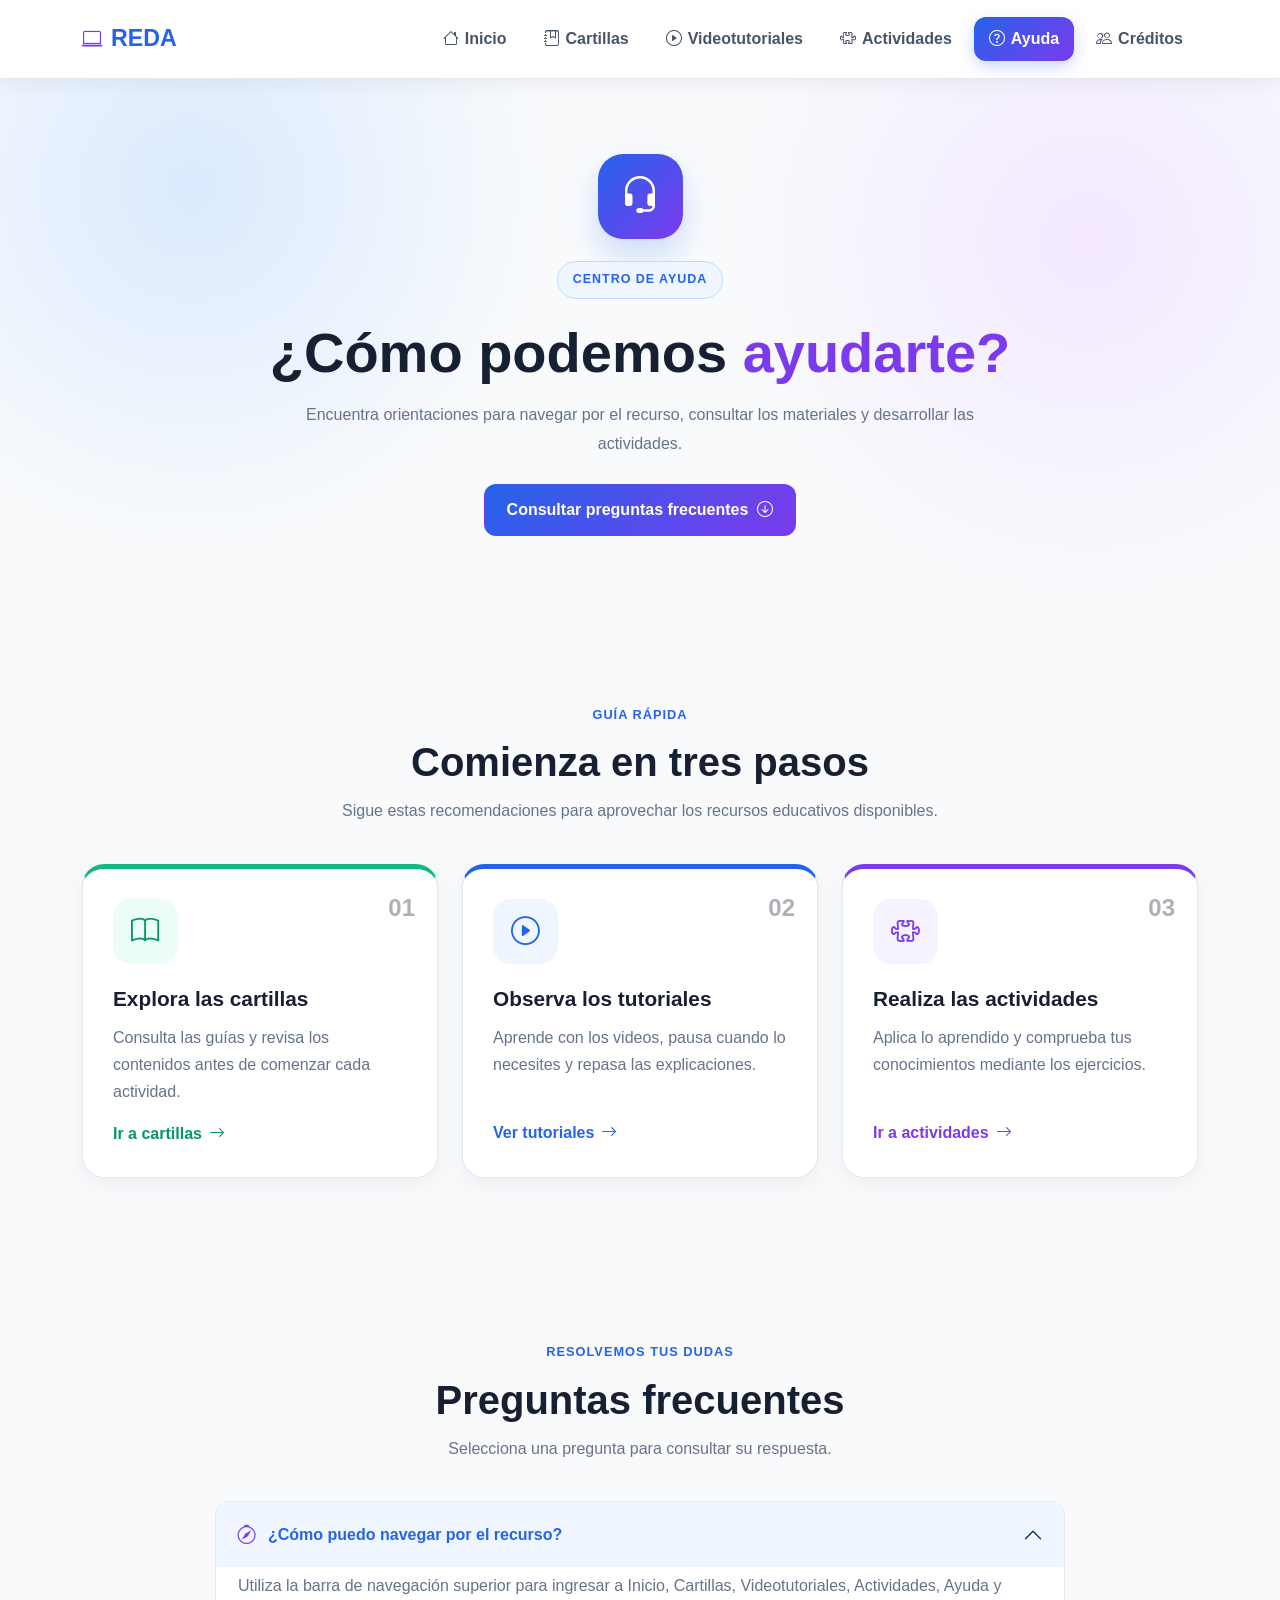
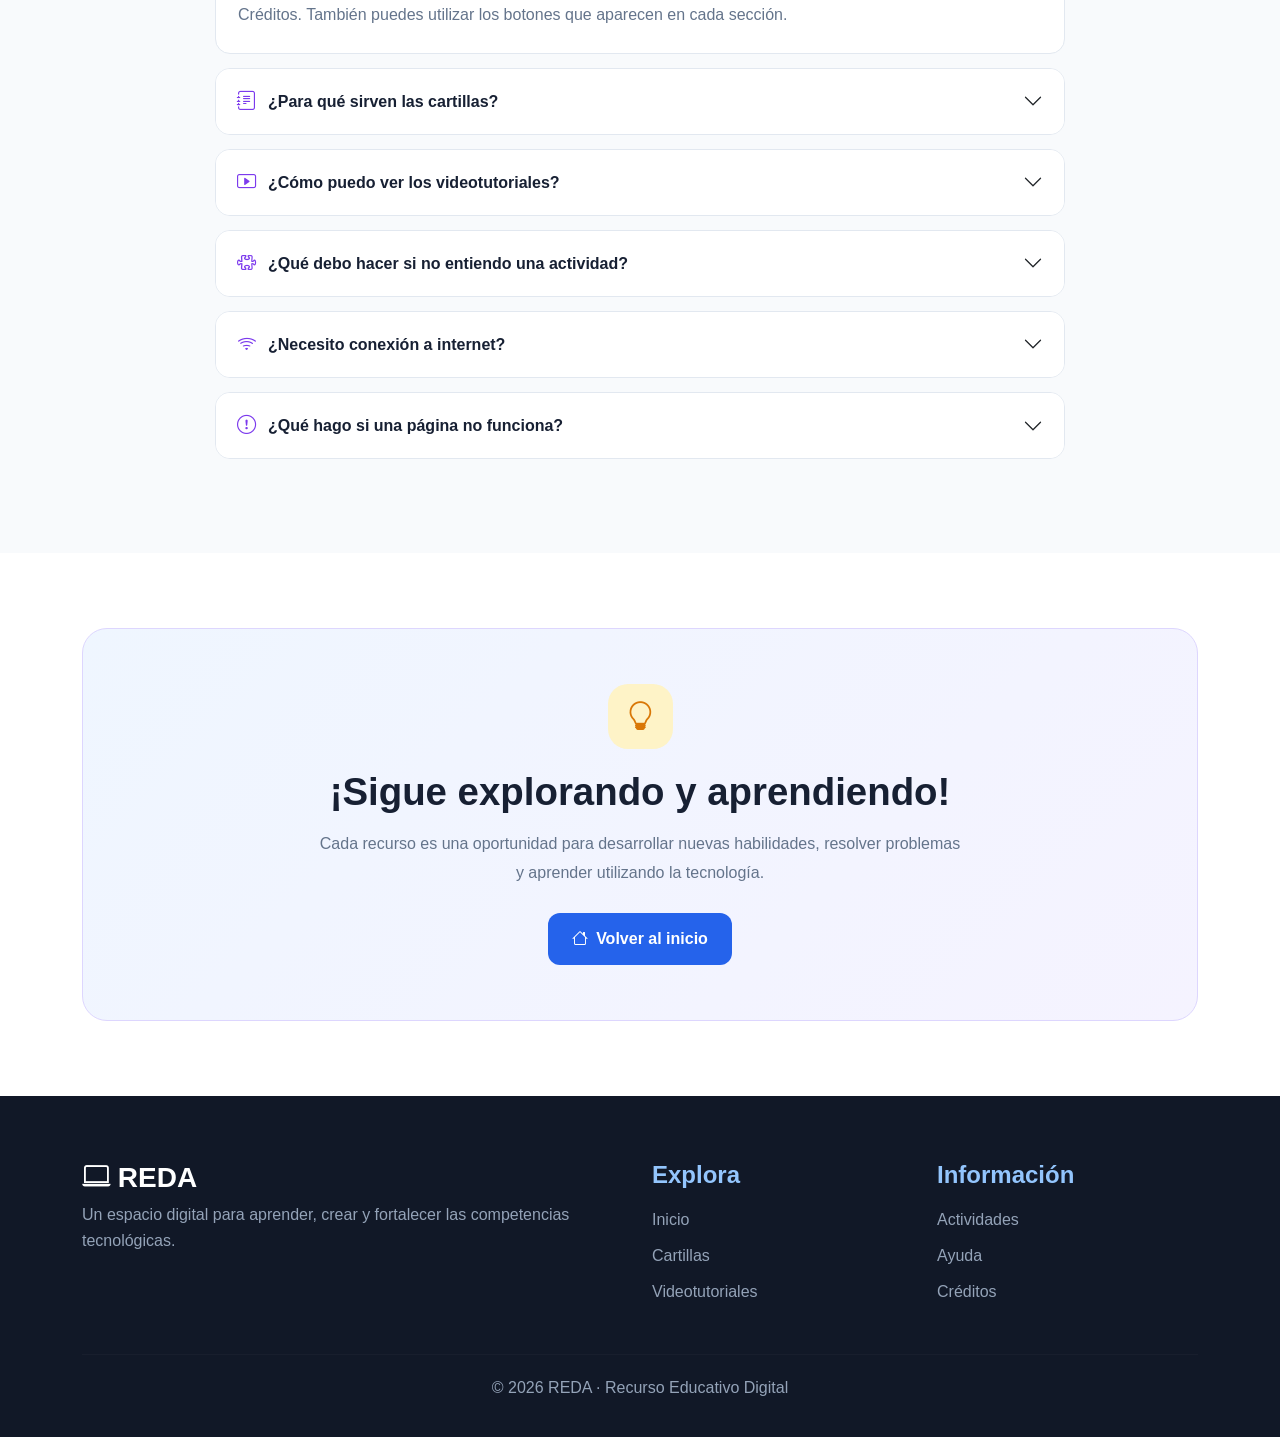
==== ayuda.html @ 4823d687 "seccion de ayuda y demas" ====
<!DOCTYPE html>
<html lang="es">
<head>
    <meta charset="UTF-8">
    <meta name="viewport" content="width=device-width, initial-scale=1.0">

    <title>Centro de ayuda | REDA</title>

    <link href="https://cdn.jsdelivr.net/npm/bootstrap@5.3.2/dist/css/bootstrap.min.css"
          rel="stylesheet">

    <link rel="stylesheet"
          href="https://cdn.jsdelivr.net/npm/bootstrap-icons@1.11.3/font/bootstrap-icons.min.css">

    <link rel="stylesheet" href="css/variables.css">
    <link rel="stylesheet" href="css/base.css">
    <link rel="stylesheet" href="css/layout.css">
    <link rel="stylesheet" href="css/components.css">
    <link rel="stylesheet" href="css/ayuda.css">
</head>

<body>

<header class="header-principal">
    <nav class="navbar navbar-expand-lg menu-principal">
        <div class="container">

            <a class="navbar-brand" href="index.html">
                <i class="bi bi-laptop"></i> REDA
            </a>

            <button class="navbar-toggler" type="button"
                    data-bs-toggle="collapse"
                    data-bs-target="#menuNavegacion"
                    aria-controls="menuNavegacion"
                    aria-expanded="false"
                    aria-label="Abrir menú">
                <span class="navbar-toggler-icon"></span>
            </button>

            <div class="collapse navbar-collapse" id="menuNavegacion">
                <ul class="navbar-nav ms-auto">

                    <li class="nav-item">
                        <a class="nav-link" href="index.html">
                            <i class="bi bi-house"></i> Inicio
                        </a>
                    </li>

                    <li class="nav-item">
                        <a class="nav-link" href="cartillas.html">
                            <i class="bi bi-journal-bookmark"></i> Cartillas
                        </a>
                    </li>

                    <li class="nav-item">
                        <a class="nav-link" href="videotutoriales.html">
                            <i class="bi bi-play-circle"></i> Videotutoriales
                        </a>
                    </li>

                    <li class="nav-item">
                        <a class="nav-link" href="actividades.html">
                            <i class="bi bi-puzzle"></i> Actividades
                        </a>
                    </li>

                    <li class="nav-item">
                        <a class="nav-link activo" href="ayuda.html">
                            <i class="bi bi-question-circle"></i> Ayuda
                        </a>
                    </li>

                    <li class="nav-item">
                        <a class="nav-link" href="creditos.html">
                            <i class="bi bi-people"></i> Créditos
                        </a>
                    </li>

                </ul>
            </div>
        </div>
    </nav>
</header>


<main>

    <!-- PORTADA DE AYUDA -->
    <section class="ayuda-hero">
        <div class="container">

            <div class="ayuda-icono-principal">
                <i class="bi bi-headset"></i>
            </div>

            <span class="etiqueta">CENTRO DE AYUDA</span>

            <h1>¿Cómo podemos <span>ayudarte?</span></h1>

            <p>
                Encuentra orientaciones para navegar por el recurso,
                consultar los materiales y desarrollar las actividades.
            </p>

            <a href="#preguntas" class="btn btn-ayuda">
                Consultar preguntas frecuentes
                <i class="bi bi-arrow-down-circle"></i>
            </a>

        </div>
    </section>


    <!-- GUÍA RÁPIDA -->
    <section class="guia-rapida">
        <div class="container">

            <div class="encabezado-ayuda">
                <span>GUÍA RÁPIDA</span>
                <h2>Comienza en tres pasos</h2>
                <p>
                    Sigue estas recomendaciones para aprovechar
                    los recursos educativos disponibles.
                </p>
            </div>

            <div class="row g-4">

                <div class="col-md-4">
                    <article class="paso-ayuda paso-verde">

                        <div class="numero-paso">01</div>

                        <div class="icono-paso">
                            <i class="bi bi-book"></i>
                        </div>

                        <h3>Explora las cartillas</h3>

                        <p>
                            Consulta las guías y revisa los contenidos
                            antes de comenzar cada actividad.
                        </p>

                        <a href="cartillas.html">
                            Ir a cartillas <i class="bi bi-arrow-right"></i>
                        </a>

                    </article>
                </div>


                <div class="col-md-4">
                    <article class="paso-ayuda paso-azul">

                        <div class="numero-paso">02</div>

                        <div class="icono-paso">
                            <i class="bi bi-play-circle"></i>
                        </div>

                        <h3>Observa los tutoriales</h3>

                        <p>
                            Aprende con los videos, pausa cuando lo
                            necesites y repasa las explicaciones.
                        </p>

                        <a href="videotutoriales.html">
                            Ver tutoriales <i class="bi bi-arrow-right"></i>
                        </a>

                    </article>
                </div>


                <div class="col-md-4">
                    <article class="paso-ayuda paso-morado">

                        <div class="numero-paso">03</div>

                        <div class="icono-paso">
                            <i class="bi bi-puzzle"></i>
                        </div>

                        <h3>Realiza las actividades</h3>

                        <p>
                            Aplica lo aprendido y comprueba tus
                            conocimientos mediante los ejercicios.
                        </p>

                        <a href="actividades.html">
                            Ir a actividades <i class="bi bi-arrow-right"></i>
                        </a>

                    </article>
                </div>

            </div>
        </div>
    </section>


    <!-- PREGUNTAS FRECUENTES -->
    <section class="preguntas-ayuda" id="preguntas">
        <div class="container">

            <div class="encabezado-ayuda">
                <span>RESOLVEMOS TUS DUDAS</span>
                <h2>Preguntas frecuentes</h2>
                <p>
                    Selecciona una pregunta para consultar su respuesta.
                </p>
            </div>

            <div class="accordion acordeon-ayuda" id="preguntasFrecuentes">

                <!-- PREGUNTA 1 -->
                <div class="accordion-item">
                    <h3 class="accordion-header">
                        <button class="accordion-button"
                                type="button"
                                data-bs-toggle="collapse"
                                data-bs-target="#respuesta1"
                                aria-expanded="true"
                                aria-controls="respuesta1">
                            <i class="bi bi-compass"></i>
                            ¿Cómo puedo navegar por el recurso?
                        </button>
                    </h3>

                    <div id="respuesta1"
                         class="accordion-collapse collapse show"
                         data-bs-parent="#preguntasFrecuentes">

                        <div class="accordion-body">
                            Utiliza la barra de navegación superior para
                            ingresar a Inicio, Cartillas, Videotutoriales,
                            Actividades, Ayuda y Créditos. También puedes
                            utilizar los botones que aparecen en cada sección.
                        </div>
                    </div>
                </div>


                <!-- PREGUNTA 2 -->
                <div class="accordion-item">
                    <h3 class="accordion-header">
                        <button class="accordion-button collapsed"
                                type="button"
                                data-bs-toggle="collapse"
                                data-bs-target="#respuesta2"
                                aria-expanded="false"
                                aria-controls="respuesta2">
                            <i class="bi bi-journal-text"></i>
                            ¿Para qué sirven las cartillas?
                        </button>
                    </h3>

                    <div id="respuesta2"
                         class="accordion-collapse collapse"
                         data-bs-parent="#preguntasFrecuentes">

                        <div class="accordion-body">
                            Las cartillas contienen explicaciones, conceptos,
                            instrucciones y actividades que te ayudan a
                            comprender los temas del proyecto. Léelas
                            siguiendo el orden propuesto.
                        </div>
                    </div>
                </div>


                <!-- PREGUNTA 3 -->
                <div class="accordion-item">
                    <h3 class="accordion-header">
                        <button class="accordion-button collapsed"
                                type="button"
                                data-bs-toggle="collapse"
                                data-bs-target="#respuesta3"
                                aria-expanded="false"
                                aria-controls="respuesta3">
                            <i class="bi bi-play-btn"></i>
                            ¿Cómo puedo ver los videotutoriales?
                        </button>
                    </h3>

                    <div id="respuesta3"
                         class="accordion-collapse collapse"
                         data-bs-parent="#preguntasFrecuentes">

                        <div class="accordion-body">
                            Entra en la sección Videotutoriales y selecciona
                            el video que quieras consultar. Si no se reproduce,
                            comprueba tu conexión a internet y vuelve a intentarlo.
                        </div>
                    </div>
                </div>


                <!-- PREGUNTA 4 -->
                <div class="accordion-item">
                    <h3 class="accordion-header">
                        <button class="accordion-button collapsed"
                                type="button"
                                data-bs-toggle="collapse"
                                data-bs-target="#respuesta4"
                                aria-expanded="false"
                                aria-controls="respuesta4">
                            <i class="bi bi-puzzle"></i>
                            ¿Qué debo hacer si no entiendo una actividad?
                        </button>
                    </h3>

                    <div id="respuesta4"
                         class="accordion-collapse collapse"
                         data-bs-parent="#preguntasFrecuentes">

                        <div class="accordion-body">
                            Revisa nuevamente la cartilla relacionada,
                            consulta el videotutorial correspondiente
                            y lee con atención las instrucciones.
                            Si la duda continúa, solicita orientación al docente.
                        </div>
                    </div>
                </div>


                <!-- PREGUNTA 5 -->
                <div class="accordion-item">
                    <h3 class="accordion-header">
                        <button class="accordion-button collapsed"
                                type="button"
                                data-bs-toggle="collapse"
                                data-bs-target="#respuesta5"
                                aria-expanded="false"
                                aria-controls="respuesta5">
                            <i class="bi bi-wifi"></i>
                            ¿Necesito conexión a internet?
                        </button>
                    </h3>

                    <div id="respuesta5"
                         class="accordion-collapse collapse"
                         data-bs-parent="#preguntasFrecuentes">

                        <div class="accordion-body">
                            La navegación por páginas alojadas en internet
                            y la reproducción de videos en línea requieren
                            conexión. Los materiales descargables pueden
                            consultarse sin conexión si ya están guardados
                            en tu dispositivo.
                        </div>
                    </div>
                </div>


                <!-- PREGUNTA 6 -->
                <div class="accordion-item">
                    <h3 class="accordion-header">
                        <button class="accordion-button collapsed"
                                type="button"
                                data-bs-toggle="collapse"
                                data-bs-target="#respuesta6"
                                aria-expanded="false"
                                aria-controls="respuesta6">
                            <i class="bi bi-exclamation-circle"></i>
                            ¿Qué hago si una página no funciona?
                        </button>
                    </h3>

                    <div id="respuesta6"
                         class="accordion-collapse collapse"
                         data-bs-parent="#preguntasFrecuentes">

                        <div class="accordion-body">
                            Verifica tu conexión, actualiza la página
                            y comprueba que el enlace sea correcto.
                            Si el problema continúa, informa al docente
                            o a la persona encargada del recurso.
                        </div>
                    </div>
                </div>

            </div>
        </div>
    </section>


    <!-- MENSAJE FINAL -->
    <section class="ayuda-final">
        <div class="container">
            <div class="ayuda-final-tarjeta">

                <div class="ayuda-final-icono">
                    <i class="bi bi-lightbulb"></i>
                </div>

                <h2>¡Sigue explorando y aprendiendo!</h2>

                <p>
                    Cada recurso es una oportunidad para desarrollar
                    nuevas habilidades, resolver problemas y aprender
                    utilizando la tecnología.
                </p>

                <a href="index.html" class="btn btn-volver">
                    <i class="bi bi-house"></i>
                    Volver al inicio
                </a>

            </div>
        </div>
    </section>

</main>


<footer class="footer">
    <div class="container">

        <div class="row g-4">

            <div class="col-md-6">
                <h3><i class="bi bi-laptop"></i> REDA</h3>
                <p>
                    Un espacio digital para aprender, crear
                    y fortalecer las competencias tecnológicas.
                </p>
            </div>

            <div class="col-md-3">
                <h4>Explora</h4>
                <a href="index.html">Inicio</a>
                <a href="cartillas.html">Cartillas</a>
                <a href="videotutoriales.html">Videotutoriales</a>
            </div>

            <div class="col-md-3">
                <h4>Información</h4>
                <a href="actividades.html">Actividades</a>
                <a href="ayuda.html">Ayuda</a>
                <a href="creditos.html">Créditos</a>
            </div>

        </div>

        <hr>

        <div class="footer-bottom">
            <p>© <span id="anio"></span> REDA · Recurso Educativo Digital</p>
        </div>

    </div>
</footer>


<script src="https://cdn.jsdelivr.net/npm/bootstrap@5.3.2/dist/js/bootstrap.bundle.min.js"></script>

<script>
    document.getElementById("anio").textContent =
        new Date().getFullYear();
</script>

</body>
</html>
---- css/variables.css ----
:root {

    /* COLORES PRINCIPALES */

    --azul: #2563eb;
    --azul-oscuro: #1d4ed8;
    --azul-claro: #eff6ff;

    --morado: #7c3aed;
    --morado-claro: #f5f3ff;

    --turquesa: #0891b2;
    --turquesa-claro: #ecfeff;

    --verde: #10b981;
    --verde-oscuro: #059669;
    --verde-claro: #ecfdf5;

    --naranja: #f59e0b;
    --naranja-claro: #fffbeb;

    --rosa: #ec4899;
    --rosa-claro: #fdf2f8;


    /* TEXTO */

    --texto: #172033;
    --texto-secundario: #64748b;


    /* FONDOS */

    --blanco: #ffffff;
    --fondo: #f8fafc;
    --fondo-azul: #f1f5ff;


    /* BORDES */

    --borde: #e2e8f0;


    /* SOMBRAS */

    --sombra:
        0 10px 30px rgba(15, 23, 42, 0.08);

    --sombra-hover:
        0 18px 40px rgba(15, 23, 42, 0.13);


    /* BORDES */

    --radio: 18px;
}
---- css/base.css ----
* {
    margin: 0;
    padding: 0;
    box-sizing: border-box;
}

html {
    scroll-behavior: smooth;
}

body {
    font-family: Arial, Helvetica, sans-serif;
    color: var(--color-texto);
    background: var(--color-fondo);
    line-height: 1.6;
}

a {
    text-decoration: none;
}

p {
    color: var(--color-texto-suave);
}

h1,
h2,
h3,
h4 {
    font-weight: 700;
}
---- css/layout.css ----
/* =====================================
   GENERAL
===================================== */

* {
    box-sizing: border-box;
}

html {
    scroll-behavior: smooth;
}

body {
    margin: 0;
    font-family: "Segoe UI", Arial, sans-serif;
    color: var(--texto);
    background: var(--fondo);
}

a {
    text-decoration: none;
}


/* =====================================
   BARRA DE NAVEGACIÓN
===================================== */

.header-principal {

    position: sticky;
    top: 0;

    z-index: 1000;

    background: rgba(255,255,255,0.94);

    backdrop-filter: blur(12px);

    border-bottom: 1px solid var(--borde);

    box-shadow:
        0 4px 20px rgba(15,23,42,0.06);
}


.menu-principal {

    min-height: 78px;
}


/* LOGO */

.navbar-brand {

    display: flex;

    align-items: center;

    gap: 8px;

    font-size: 1.45rem;

    font-weight: 800;

    color: var(--azul) !important;
}

.navbar-brand i {

    font-size: 1.3rem;

    color: var(--morado);
}


/* MENU */

.navbar-nav {

    gap: 7px;
}

.nav-link {

    display: flex !important;

    align-items: center;

    gap: 6px;

    padding: 9px 15px !important;

    border-radius: 12px;

    color: #475569 !important;

    font-weight: 600;

    transition: all 0.25s ease;
}

.nav-link:hover {

    color: var(--azul) !important;

    background: var(--azul-claro);

    transform: translateY(-2px);
}


/* INICIO ACTIVO */

.nav-link.activo {

    color: white !important;

    background:
        linear-gradient(
            135deg,
            var(--azul),
            var(--morado)
        );

    box-shadow:
        0 5px 15px rgba(37,99,235,0.25);
}

.nav-link.activo:hover {

    color: white !important;

    background:
        linear-gradient(
            135deg,
            var(--azul-oscuro),
            var(--morado)
        );
}


/* =====================================
   HERO
===================================== */

.hero {

    position: relative;

    overflow: hidden;

    min-height: 600px;

    display: flex;

    align-items: center;

    padding: 90px 0;

    background:

        radial-gradient(
            circle at 10% 20%,
            #dbeafe,
            transparent 28%
        ),

        radial-gradient(
            circle at 90% 20%,
            #ede9fe,
            transparent 28%
        ),

        linear-gradient(
            135deg,
            #f8fbff,
            #ffffff
        );
}


/* decoración */

.hero::before {

    content: "";

    position: absolute;

    width: 280px;

    height: 280px;

    border-radius: 50%;

    background:
        rgba(124,58,237,0.07);

    right: -120px;

    top: 80px;
}

.hero::after {

    content: "";

    position: absolute;

    width: 180px;

    height: 180px;

    border-radius: 50%;

    background:
        rgba(8,145,178,0.08);

    left: -80px;

    bottom: 20px;
}


/* TITULO */

.hero h1 {

    position: relative;

    z-index: 2;

    font-size:
        clamp(
            2.5rem,
            5vw,
            4.2rem
        );

    line-height: 1.08;

    font-weight: 800;

    margin: 20px 0;
}

.hero h1 span {

    background:

        linear-gradient(
            90deg,
            var(--azul),
            var(--morado)
        );

    -webkit-background-clip: text;

    -webkit-text-fill-color: transparent;
}


.hero-texto {

    max-width: 680px;

    color: var(--texto-secundario);

    font-size: 1.12rem;

    line-height: 1.8;

    margin-bottom: 32px;
}


/* ETIQUETA */

.etiqueta {

    display: inline-block;

    padding: 8px 15px;

    border-radius: 50px;

    background: var(--azul-claro);

    color: var(--azul);

    border: 1px solid #bfdbfe;

    font-size: 0.78rem;

    font-weight: 800;

    letter-spacing: 1px;
}


/* =====================================
   BOTONES HERO
===================================== */

.hero-botones {

    display: flex;

    gap: 14px;

    flex-wrap: wrap;
}


/* =====================================
   ILUSTRACIÓN
===================================== */

.hero-ilustracion {

    height: 390px;

    position: relative;

    display: flex;

    justify-content: center;

    align-items: center;
}


.circulo-principal {

    width: 250px;

    height: 250px;

    border-radius: 50%;

    display: flex;

    justify-content: center;

    align-items: center;

    color: white;

    font-size: 6.5rem;

    background:

        linear-gradient(
            135deg,
            var(--azul),
            var(--morado)
        );

    box-shadow:

        0 25px 60px
        rgba(37,99,235,0.28);
}


/* ICONOS FLOTANTES */

.icono-flotante {

    position: absolute;

    width: 68px;

    height: 68px;

    border-radius: 18px;

    display: flex;

    justify-content: center;

    align-items: center;

    font-size: 1.7rem;

    background: white;

    box-shadow: var(--sombra);

    animation: flotar 4s ease-in-out infinite;
}


.icono-1 {

    top: 40px;

    left: 10%;

    color: var(--naranja);

    background: var(--naranja-claro);
}

.icono-2 {

    right: 5%;

    top: 110px;

    color: var(--turquesa);

    background: var(--turquesa-claro);
}

.icono-3 {

    bottom: 25px;

    left: 18%;

    color: var(--morado);

    background: var(--morado-claro);
}


@keyframes flotar {

    0% {
        transform: translateY(0);
    }

    50% {
        transform: translateY(-10px);
    }

    100% {
        transform: translateY(0);
    }
}


/* =====================================
   RECURSOS
===================================== */

.recursos {

    padding: 100px 0;

    background: white;
}


.titulo-seccion {

    max-width: 700px;

    margin:
        0 auto 55px;

    text-align: center;
}


.titulo-seccion span {

    color: var(--azul);

    font-size: 0.8rem;

    font-weight: 800;

    letter-spacing: 1px;
}


.titulo-seccion h2 {

    margin: 12px 0;

    font-size: 2.6rem;

    font-weight: 800;
}


.titulo-seccion p {

    color: var(--texto-secundario);

    font-size: 1.05rem;
}


/* =====================================
   PRESENTACIÓN DEL PROYECTO
===================================== */

.presentacion-proyecto {

    padding: 100px 0;

    background:

        linear-gradient(
            135deg,
            #f8fafc,
            #eff6ff
        );
}


.presentacion-proyecto h2 {

    font-size: 2.7rem;

    font-weight: 800;

    margin: 18px 0;
}


.presentacion-proyecto h2 span {

    color: var(--azul);
}


.presentacion-proyecto p {

    color: var(--texto-secundario);

    line-height: 1.8;
}


/* =====================================
   INFORMACIÓN PROYECTO
===================================== */

.info-proyecto {

    padding: 30px;

    background: white;

    border-radius: 22px;

    border: 1px solid var(--borde);

    box-shadow: var(--sombra);
}


.dato-proyecto {

    display: flex;

    gap: 17px;

    margin-bottom: 28px;
}


.dato-proyecto:last-child {

    margin-bottom: 0;
}


.dato-icono {

    flex-shrink: 0;

    width: 52px;

    height: 52px;

    border-radius: 15px;

    display: flex;

    align-items: center;

    justify-content: center;

    color: var(--azul);

    background: var(--azul-claro);
}


/* =====================================
   LLAMADO A LA ACCIÓN
===================================== */

.llamado-accion {

    padding: 90px 20px;

    color: white;

    background:

        linear-gradient(
            135deg,
            var(--azul),
            var(--morado)
        );
}


.llamado-accion h2 {

    font-size: 2.6rem;

    font-weight: 800;
}


.llamado-accion p {

    color: rgba(255,255,255,0.9);

    max-width: 650px;

    margin: 15px auto 30px;
}


/* =====================================
   FOOTER
===================================== */

.footer {

    padding: 65px 0 20px;

    color: white;

    background: #111827;
}


.footer h3 {

    color: white;

    font-weight: 800;
}


.footer h4 {

    color: #93c5fd;

    margin-bottom: 18px;
}


.footer p,
.footer a {

    color: #94a3b8;
}


.footer a {

    display: block;

    margin-bottom: 10px;

    transition: 0.25s;
}


.footer a:hover {

    color: white;

    transform: translateX(4px);
}


.footer hr {

    border-color:
        rgba(255,255,255,0.1);

    margin: 40px 0 20px;
}


.footer-bottom {

    text-align: center;
}


/* =====================================
   RESPONSIVE
===================================== */

@media (max-width: 991px) {

    .navbar-nav {

        padding-top: 15px;
    }

    .nav-link {

        margin-bottom: 4px;
    }

    .hero {

        text-align: center;
    }

    .hero-texto {

        margin-left: auto;

        margin-right: auto;
    }

    .hero-botones {

        justify-content: center;
    }

    .hero-ilustracion {

        margin-top: 40px;
    }
}


@media (max-width: 576px) {

    .hero {

        padding: 65px 0;
    }

    .hero-ilustracion {

        height: 300px;
    }

    .circulo-principal {

        width: 190px;

        height: 190px;

        font-size: 5rem;
    }

    .icono-flotante {

        width: 55px;

        height: 55px;
    }

    .recursos,
    .presentacion-proyecto {

        padding: 70px 0;
    }
}
---- css/components.css ----
/* =====================================
   BOTÓN PRINCIPAL
===================================== */

.btn-principal {

    display: inline-flex;

    align-items: center;

    gap: 8px;

    padding: 13px 23px;

    border-radius: 12px;

    color: white;

    font-weight: 700;

    background:

        linear-gradient(
            135deg,
            var(--azul),
            var(--morado)
        );

    border: none;

    box-shadow:
        0 8px 20px
        rgba(37,99,235,0.22);

    transition: 0.3s;
}


.btn-principal:hover {

    color: white;

    transform:
        translateY(-3px);

    box-shadow:
        0 12px 25px
        rgba(37,99,235,0.3);
}


/* =====================================
   BOTÓN SECUNDARIO
===================================== */

.btn-secundario {

    display: inline-flex;

    align-items: center;

    gap: 8px;

    padding: 11px 23px;

    border-radius: 12px;

    color: var(--azul);

    font-weight: 700;

    background: white;

    border: 2px solid #bfdbfe;

    transition: 0.3s;
}


.btn-secundario:hover {

    color: white;

    background: var(--azul);

    border-color: var(--azul);

    transform:
        translateY(-3px);
}


/* =====================================
   TARJETAS DE RECURSOS
===================================== */

.tarjeta-recurso {

    position: relative;

    height: 100%;

    padding: 30px;

    border-radius: 20px;

    background: white;

    border: 1px solid var(--borde);

    box-shadow:
        0 7px 25px
        rgba(15,23,42,0.06);

    transition:
        transform 0.3s ease,
        box-shadow 0.3s ease,
        border-color 0.3s ease;

    overflow: hidden;
}


/* línea superior */

.tarjeta-recurso::before {

    content: "";

    position: absolute;

    top: 0;

    left: 0;

    right: 0;

    height: 5px;

    background: var(--azul);
}


.tarjeta-recurso:hover {

    transform:
        translateY(-8px);

    box-shadow: var(--sombra-hover);
}


/* =====================================
   ICONO
===================================== */

.icono-recurso {

    width: 65px;

    height: 65px;

    display: flex;

    justify-content: center;

    align-items: center;

    border-radius: 18px;

    font-size: 1.8rem;

    margin-bottom: 20px;
}


/* =====================================
   CARTILLAS
===================================== */

.tarjeta-recurso:nth-child(1) {

    border-color:
        #bbf7d0;
}


.tarjeta-recurso:nth-child(1)::before {

    background:
        linear-gradient(
            90deg,
            var(--verde),
            var(--turquesa)
        );
}


.tarjeta-recurso:nth-child(1)
.icono-recurso {

    color: var(--verde-oscuro);

    background: var(--verde-claro);
}


.tarjeta-recurso:nth-child(1) a {

    color: var(--verde-oscuro);
}


/* =====================================
   VIDEOTUTORIALES
===================================== */

.tarjeta-recurso:nth-child(2) {

    border-color:
        #bfdbfe;
}


.tarjeta-recurso:nth-child(2)::before {

    background: var(--azul);
}


.tarjeta-recurso:nth-child(2)
.icono-recurso {

    color: var(--azul);

    background: var(--azul-claro);
}


.tarjeta-recurso:nth-child(2) a {

    color: var(--azul);
}


/* =====================================
   ACTIVIDADES
===================================== */

.tarjeta-recurso:nth-child(3) {

    border-color:
        #ddd6fe;
}


.tarjeta-recurso:nth-child(3)::before {

    background: var(--morado);
}


.tarjeta-recurso:nth-child(3)
.icono-recurso {

    color: var(--morado);

    background: var(--morado-claro);
}


.tarjeta-recurso:nth-child(3) a {

    color: var(--morado);
}


/* =====================================
   CRÉDITOS
===================================== */

.tarjeta-recurso:nth-child(4) {

    border-color:
        #fde68a;
}


.tarjeta-recurso:nth-child(4)::before {

    background: var(--naranja);
}


.tarjeta-recurso:nth-child(4)
.icono-recurso {

    color: #d97706;

    background: var(--naranja-claro);
}


.tarjeta-recurso:nth-child(4) a {

    color: #d97706;
}


/* =====================================
   TEXTO TARJETAS
===================================== */

.tarjeta-recurso h3 {

    font-size: 1.35rem;

    font-weight: 800;

    margin-bottom: 10px;
}


.tarjeta-recurso p {

    min-height: 75px;

    color: var(--texto-secundario);

    line-height: 1.65;
}


.tarjeta-recurso a {

    display: inline-flex;

    align-items: center;

    gap: 6px;

    font-weight: 700;

    transition: 0.25s;
}


.tarjeta-recurso a:hover {

    gap: 11px;
}


/* =====================================
   BOTÓN BLANCO CTA
===================================== */

.btn-blanco {

    display: inline-flex;

    align-items: center;

    gap: 8px;

    padding: 13px 26px;

    border-radius: 12px;

    color: var(--azul);

    background: white;

    font-weight: 700;

    transition: 0.3s;
}


.btn-blanco:hover {

    color: var(--morado);

    transform:
        translateY(-3px);

    box-shadow:
        0 10px 25px
        rgba(0,0,0,0.15);
}
---- css/ayuda.css ----
/* ===============================
   PORTADA DE AYUDA
================================ */

.ayuda-hero {
    padding: 75px 20px 85px;
    text-align: center;
    background:
        radial-gradient(circle at 15% 20%, #dbeafe, transparent 30%),
        radial-gradient(circle at 85% 30%, #f3e8ff, transparent 30%),
        #f8fafc;
}

.ayuda-icono-principal {
    width: 85px;
    height: 85px;
    margin: 0 auto 22px;
    display: flex;
    justify-content: center;
    align-items: center;
    border-radius: 25px;
    background: linear-gradient(135deg, #2563eb, #7c3aed);
    color: white;
    font-size: 2.5rem;
    box-shadow: 0 15px 30px rgba(37, 99, 235, .2);
}

.ayuda-hero h1 {
    margin: 20px 0 15px;
    font-size: clamp(2.2rem, 5vw, 3.5rem);
    font-weight: 800;
}

.ayuda-hero h1 span {
    color: #7c3aed;
}

.ayuda-hero p {
    max-width: 700px;
    margin: 0 auto 25px;
    color: var(--texto-secundario);
    line-height: 1.8;
}

.btn-ayuda {
    display: inline-flex;
    align-items: center;
    gap: 9px;
    padding: 13px 22px;
    border-radius: 12px;
    background: linear-gradient(135deg, #2563eb, #7c3aed);
    color: white;
    font-weight: 700;
    transition: .3s;
}

.btn-ayuda:hover {
    color: white;
    transform: translateY(-3px);
    box-shadow: var(--sombra-hover);
}


/* ===============================
   ENCABEZADOS
================================ */

.guia-rapida,
.preguntas-ayuda {
    padding: 80px 0;
}

.encabezado-ayuda {
    max-width: 700px;
    margin: 0 auto 40px;
    text-align: center;
}

.encabezado-ayuda > span {
    color: #2563eb;
    font-size: .8rem;
    font-weight: 800;
    letter-spacing: 1px;
}

.encabezado-ayuda h2 {
    margin: 12px 0;
    font-size: clamp(1.8rem, 4vw, 2.5rem);
    font-weight: 800;
}

.encabezado-ayuda p {
    color: var(--texto-secundario);
}


/* ===============================
   TARJETAS DE PASOS
================================ */

.paso-ayuda {
    position: relative;
    height: 100%;
    padding: 30px;
    border: 1px solid var(--borde);
    border-radius: 22px;
    background: white;
    box-shadow: 0 7px 25px rgba(15, 23, 42, .05);
    transition: .3s;
}

.paso-ayuda:hover {
    transform: translateY(-7px);
    box-shadow: var(--sombra-hover);
}

.numero-paso {
    position: absolute;
    top: 20px;
    right: 22px;
    font-size: 1.5rem;
    font-weight: 800;
    opacity: .35;
}

.icono-paso {
    width: 65px;
    height: 65px;
    margin-bottom: 23px;
    display: flex;
    justify-content: center;
    align-items: center;
    border-radius: 18px;
    font-size: 1.8rem;
}

.paso-ayuda h3 {
    font-size: 1.3rem;
    font-weight: 800;
    margin-bottom: 12px;
}

.paso-ayuda p {
    color: var(--texto-secundario);
    line-height: 1.7;
    min-height: 80px;
}

.paso-ayuda a {
    display: inline-flex;
    align-items: center;
    gap: 7px;
    font-weight: 700;
    transition: .2s;
}

.paso-ayuda a:hover {
    gap: 12px;
}

.paso-verde {
    border-top: 5px solid #10b981;
}

.paso-verde .icono-paso {
    background: #ecfdf5;
    color: #059669;
}

.paso-verde a {
    color: #059669;
}

.paso-azul {
    border-top: 5px solid #2563eb;
}

.paso-azul .icono-paso {
    background: #eff6ff;
    color: #2563eb;
}

.paso-azul a {
    color: #2563eb;
}

.paso-morado {
    border-top: 5px solid #7c3aed;
}

.paso-morado .icono-paso {
    background: #f5f3ff;
    color: #7c3aed;
}

.paso-morado a {
    color: #7c3aed;
}


/* ===============================
   PREGUNTAS FRECUENTES
================================ */

.preguntas-ayuda {
    background: #f8fafc;
}

.acordeon-ayuda {
    max-width: 850px;
    margin: auto;
}

.acordeon-ayuda .accordion-item {
    margin-bottom: 14px;
    overflow: hidden;
    border: 1px solid #e2e8f0;
    border-radius: 15px !important;
    background: white;
}

.acordeon-ayuda .accordion-button {
    display: flex;
    gap: 12px;
    padding: 21px;
    color: #172033;
    background: white;
    font-weight: 700;
    box-shadow: none;
}

.acordeon-ayuda .accordion-button i {
    color: #7c3aed;
    font-size: 1.2rem;
}

.acordeon-ayuda .accordion-button:not(.collapsed) {
    color: #2563eb;
    background: #eff6ff;
}

.acordeon-ayuda .accordion-button::after {
    flex-shrink: 0;
}

.acordeon-ayuda .accordion-body {
    padding: 5px 22px 23px;
    color: var(--texto-secundario);
    line-height: 1.8;
}


/* ===============================
   MENSAJE FINAL
================================ */

.ayuda-final {
    padding: 75px 0;
    background: white;
}

.ayuda-final-tarjeta {
    padding: 55px 25px;
    text-align: center;
    border: 1px solid #ddd6fe;
    border-radius: 25px;
    background: linear-gradient(135deg, #eff6ff, #f5f3ff);
}

.ayuda-final-icono {
    width: 65px;
    height: 65px;
    display: flex;
    align-items: center;
    justify-content: center;
    margin: 0 auto 20px;
    border-radius: 20px;
    background: #fef3c7;
    color: #d97706;
    font-size: 1.8rem;
}

.ayuda-final-tarjeta h2 {
    font-weight: 800;
    font-size: clamp(1.7rem, 4vw, 2.4rem);
}

.ayuda-final-tarjeta p {
    max-width: 650px;
    margin: 15px auto 25px;
    color: var(--texto-secundario);
    line-height: 1.8;
}

.btn-volver {
    display: inline-flex;
    align-items: center;
    gap: 8px;
    padding: 13px 23px;
    border-radius: 12px;
    background: #2563eb;
    color: white;
    font-weight: 700;
    transition: .3s;
}

.btn-volver:hover {
    color: white;
    background: #1d4ed8;
    transform: translateY(-3px);
}


/* ===============================
   RESPONSIVE
================================ */

@media (max-width: 576px) {
    .ayuda-hero {
        padding: 55px 15px;
    }

    .guia-rapida,
    .preguntas-ayuda,
    .ayuda-final {
        padding: 55px 0;
    }

    .paso-ayuda p {
        min-height: auto;
    }

    .ayuda-final-tarjeta {
        padding: 40px 20px;
    }
}
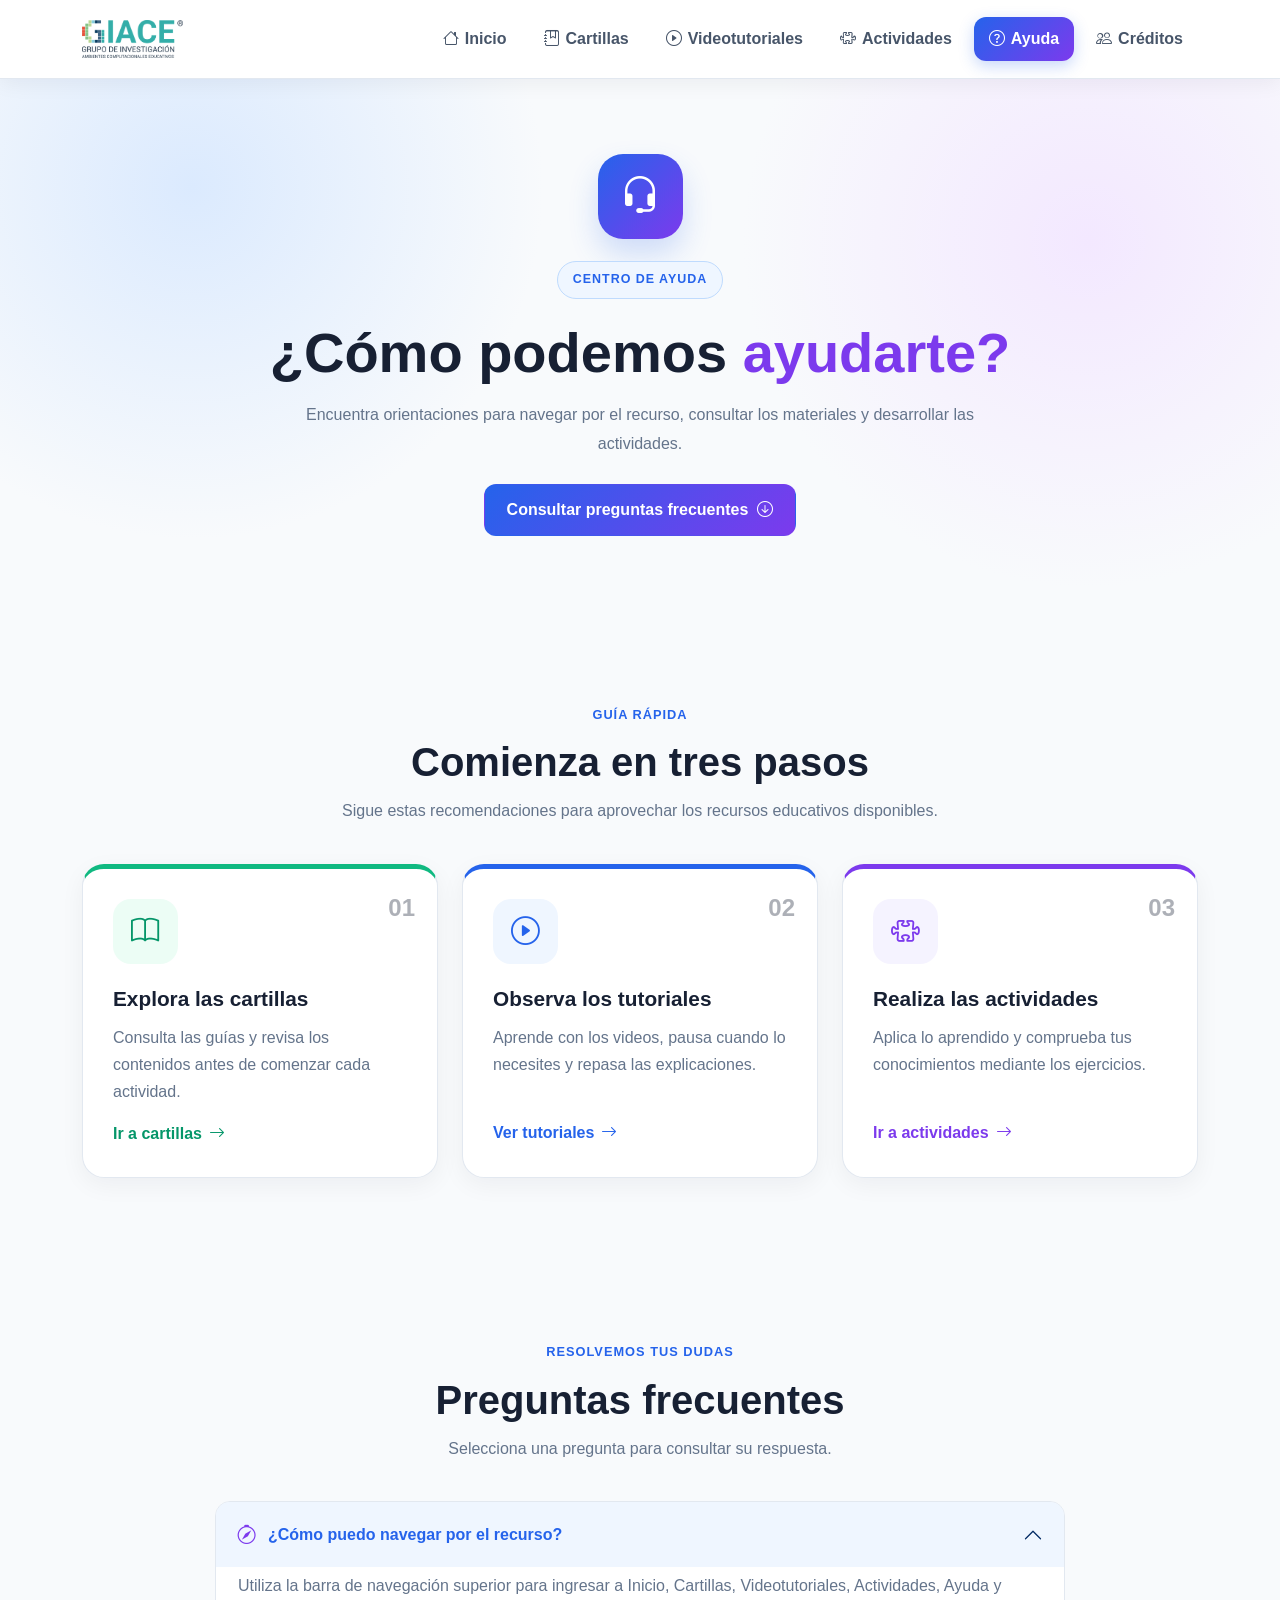
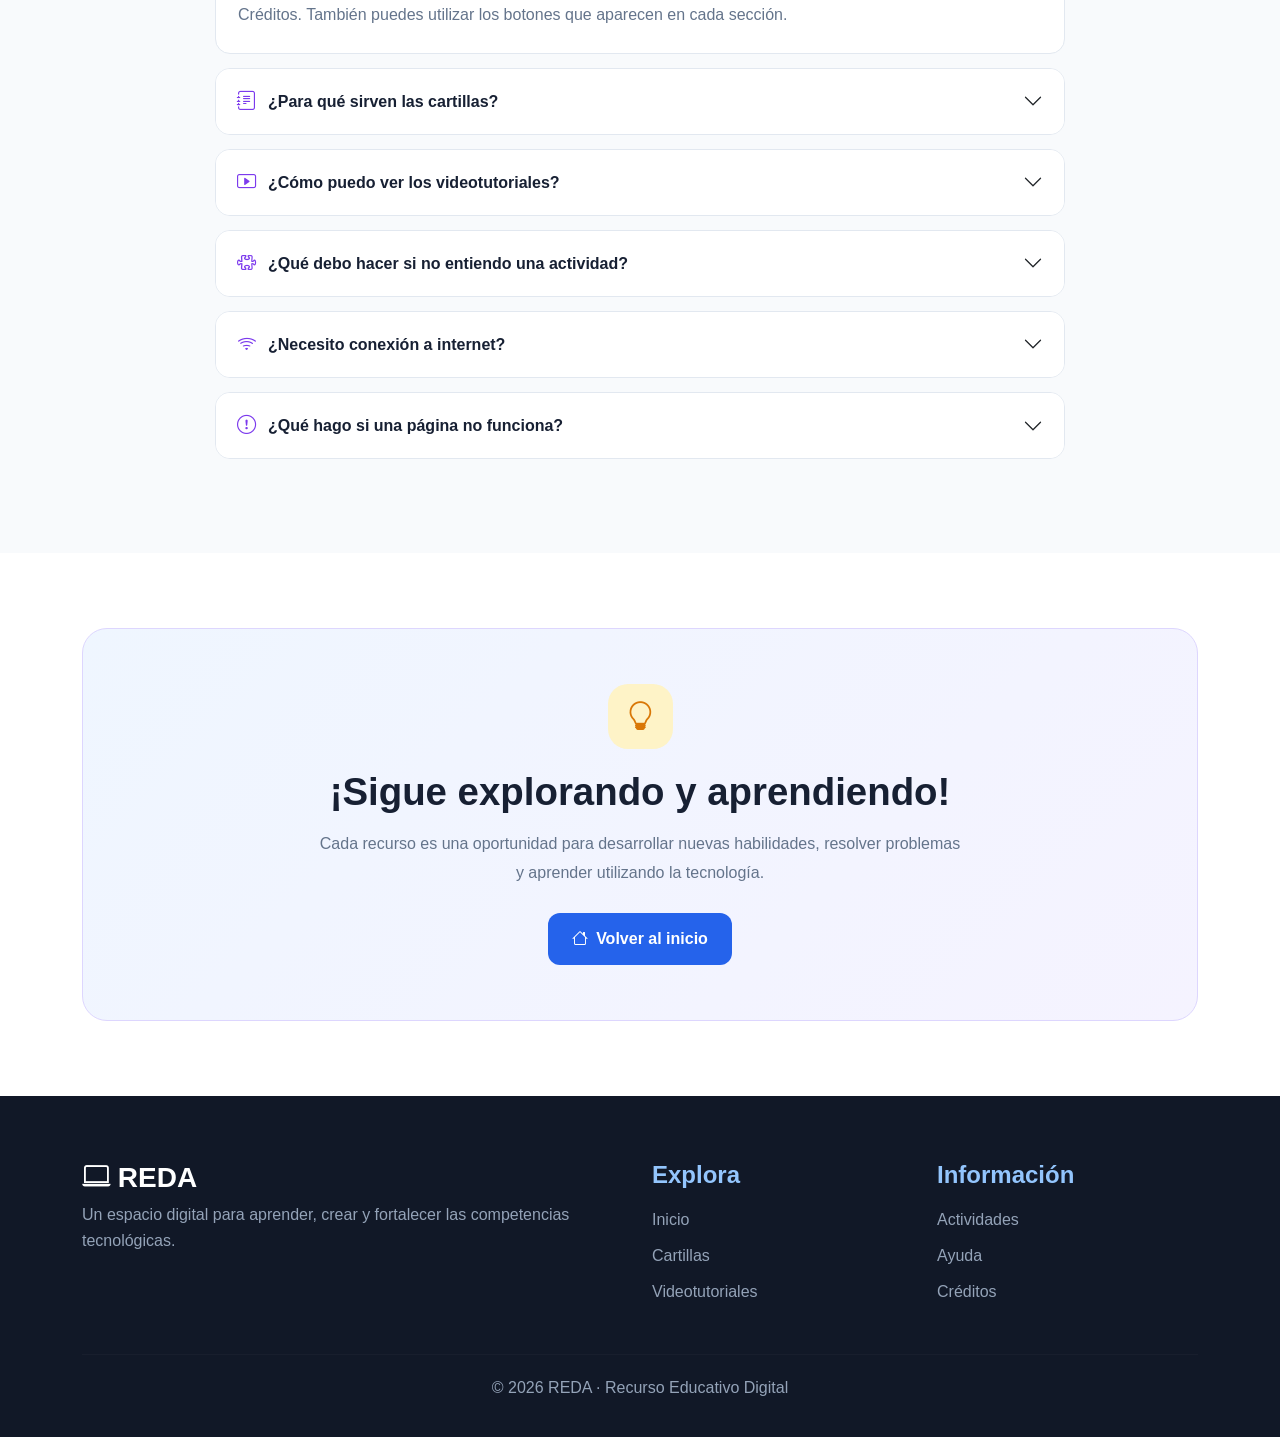
==== commit b993c89d: "logos" ====
--- a/ayuda.html
+++ b/ayuda.html
@@ -26,7 +26,7 @@
         <div class="container">
 
             <a class="navbar-brand" href="index.html">
-                <i class="bi bi-laptop"></i> REDA
+                <img class="logo-giace" src="logos/logo%20GIACE.png" alt="Logo GIACE">
             </a>
 
             <button class="navbar-toggler" type="button"
--- a/css/layout.css
+++ b/css/layout.css
@@ -72,6 +72,13 @@
     font-size: 1.3rem;
 
     color: var(--morado);
+}
+
+.navbar-brand .logo-giace {
+
+    height: 38px;
+
+    width: auto;
 }
 
 
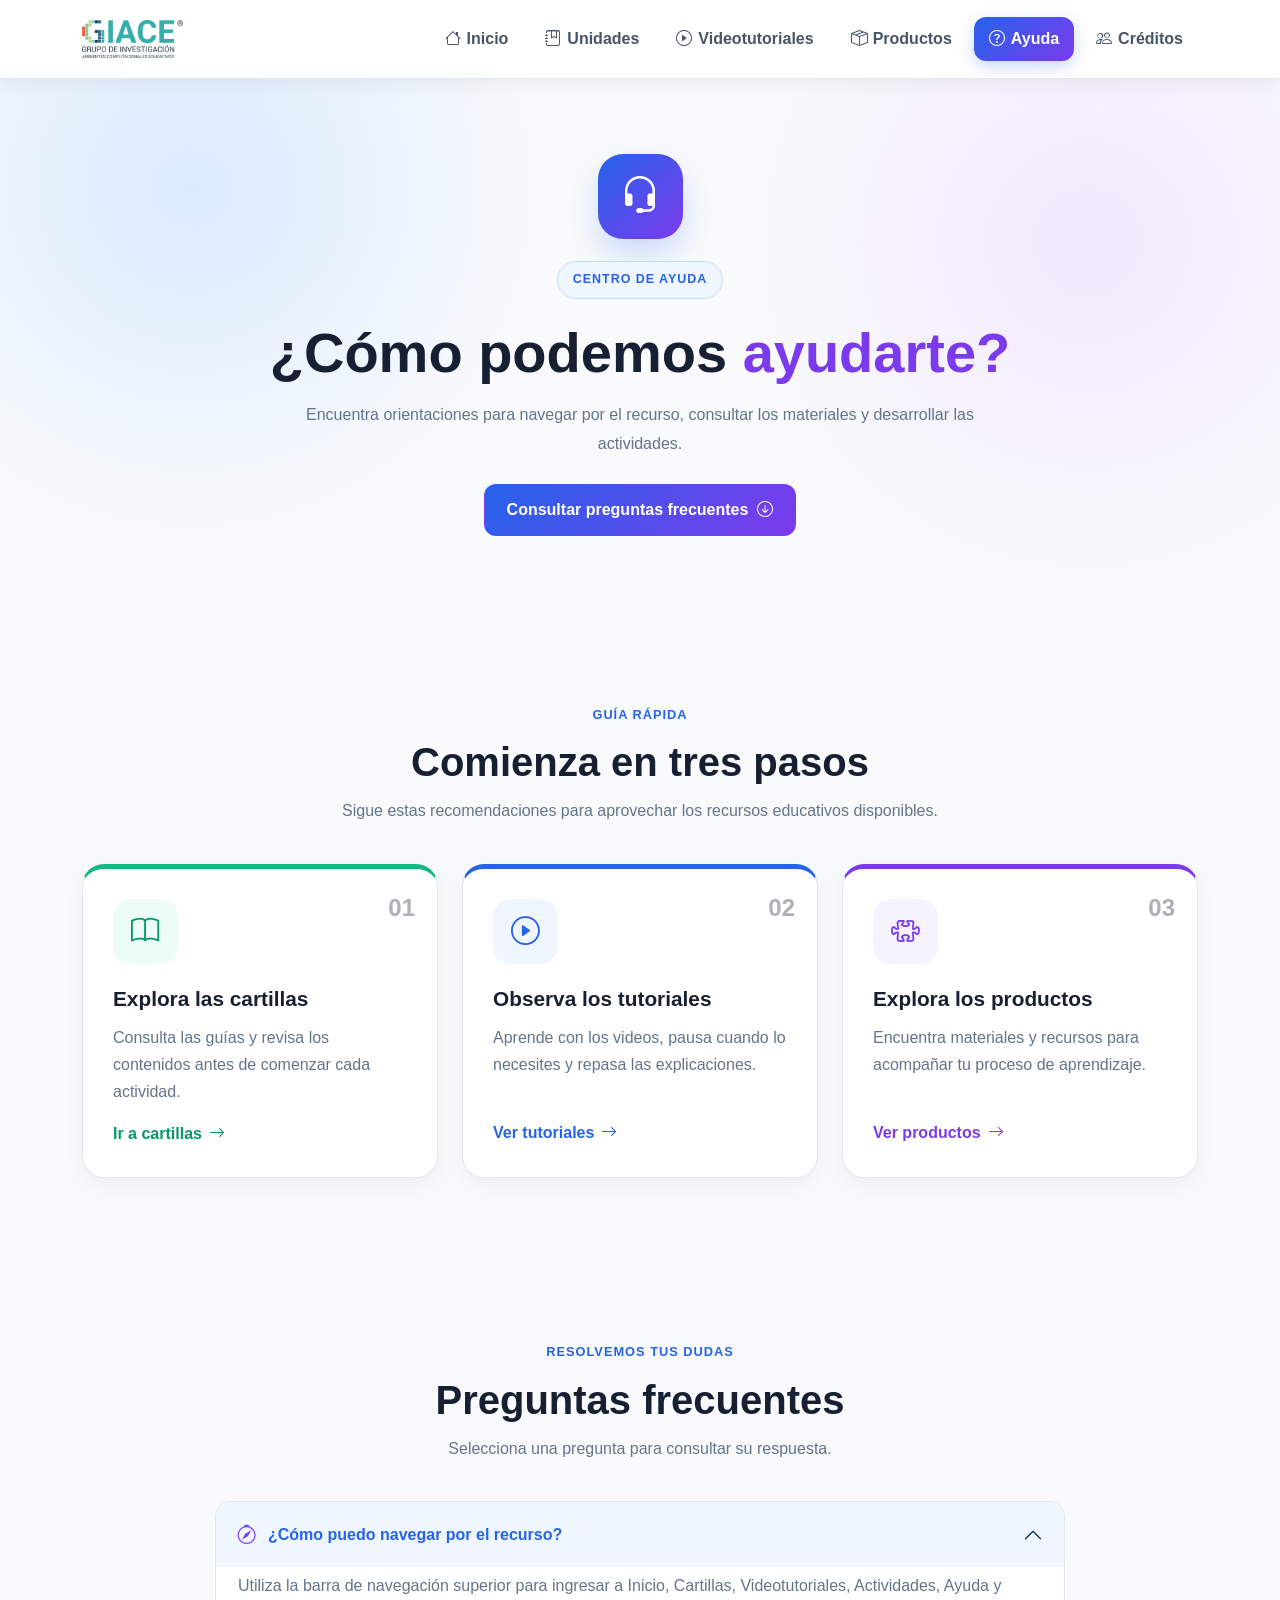
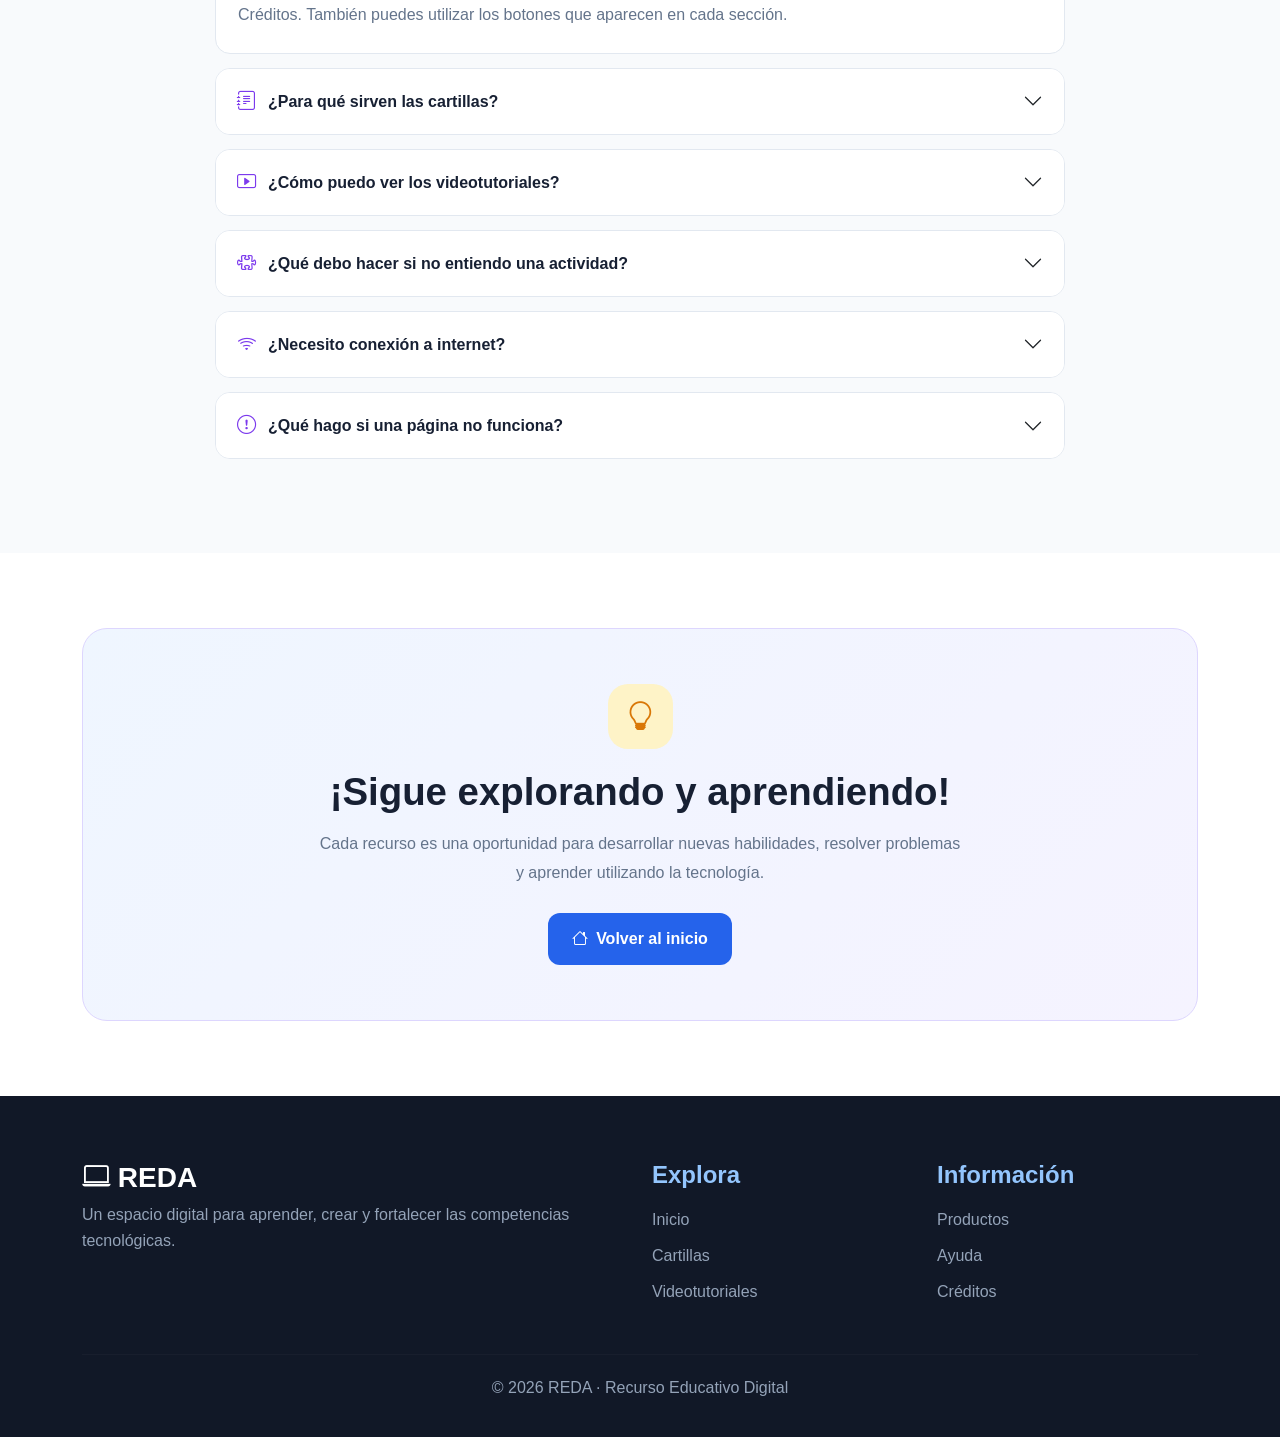
==== commit 8840db68: "2" ====
--- a/ayuda.html
+++ b/ayuda.html
@@ -49,7 +49,7 @@
 
                     <li class="nav-item">
                         <a class="nav-link" href="cartillas.html">
-                            <i class="bi bi-journal-bookmark"></i> Cartillas
+                            <i class="bi bi-journal-bookmark"></i> Unidades
                         </a>
                     </li>
 
@@ -60,8 +60,8 @@
                     </li>
 
                     <li class="nav-item">
-                        <a class="nav-link" href="actividades.html">
-                            <i class="bi bi-puzzle"></i> Actividades
+                        <a class="nav-link" href="productos.html">
+                            <i class="bi bi-box-seam"></i> Productos
                         </a>
                     </li>
 
@@ -184,15 +184,15 @@
                             <i class="bi bi-puzzle"></i>
                         </div>
 
-                        <h3>Realiza las actividades</h3>
+                        <h3>Explora los productos</h3>
 
                         <p>
-                            Aplica lo aprendido y comprueba tus
-                            conocimientos mediante los ejercicios.
+                            Encuentra materiales y recursos para
+                            acompañar tu proceso de aprendizaje.
                         </p>
 
-                        <a href="actividades.html">
-                            Ir a actividades <i class="bi bi-arrow-right"></i>
+                        <a href="productos.html">
+                            Ver productos <i class="bi bi-arrow-right"></i>
                         </a>
 
                     </article>
@@ -440,7 +440,7 @@
 
             <div class="col-md-3">
                 <h4>Información</h4>
-                <a href="actividades.html">Actividades</a>
+                <a href="productos.html">Productos</a>
                 <a href="ayuda.html">Ayuda</a>
                 <a href="creditos.html">Créditos</a>
             </div>
